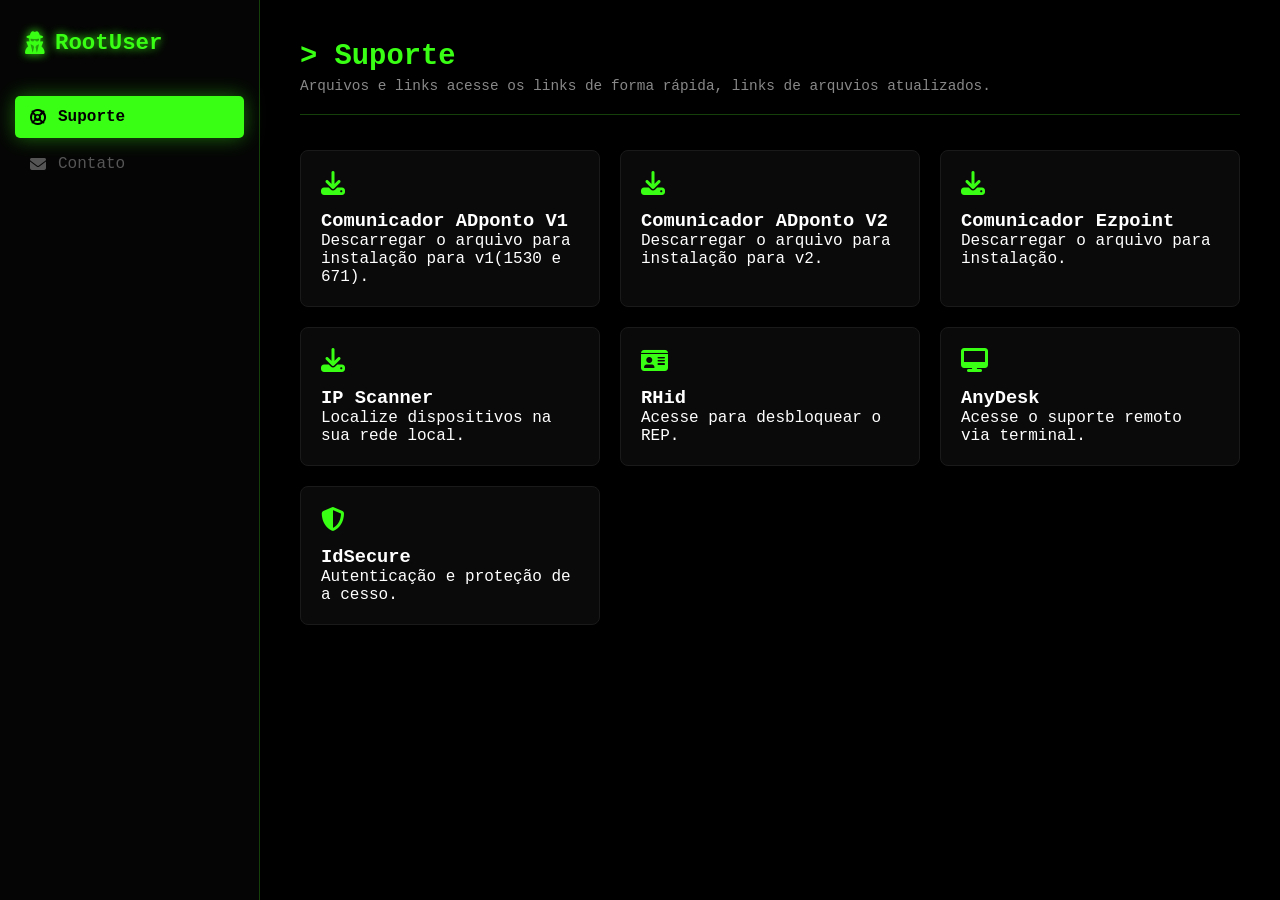
==== support/index.html @ aee97b7c "Add files via upload" ====
<!DOCTYPE html>
<html lang="pt-br">
<head>
    <meta charset="UTF-8">
    <meta name="viewport" content="width=device-width, initial-scale=1.0">
    <title>> RootUser - Página de ajudar para suporte</title>
    <link rel="stylesheet" href="https://cdnjs.cloudflare.com/ajax/libs/font-awesome/6.4.0/css/all.min.css">
	<link rel="shortcut icon" href="img/favicon.ico" />	
	<link rel="stylesheet" href="css/estilo.css">
</head>
<body>
    <button class="mobile-btn" onclick="toggleMenu()"><i class="fas fa-bars"></i></button>	        
    <nav id="sidebar">
		<div class="logo"><i class="fas fa-user-secret"></i><span>RootUser</span></div>
        <div class="nav-item active" onclick="openPage('suporte', this)"><i class="fas fa-life-ring"></i><span>Suporte</span></div>		
		<div class="nav-item" onclick="openPage('contact', this)"><i class="fas fa-envelope"></i><span>Contato</span></div>
    </nav>

    <main>
        <div id="suporte" class="page-content active">
            <div class="header">
                <h1>> Suporte</h1>
                <p>Arquivos e links acesse os links de forma rápida, links de arquvios atualizados.</p>
            </div>
            <div class="grid">
				<a href="https://drive.google.com/drive/folders/1d-Gchsxbj3JeYDRNLvoBVK0kAbNxznQC?usp=drive_link" target="_blank" download class="card" style="text-decoration: none;">
					<i class="fas fa-download card-icon"></i>
					<h3>Comunicador ADponto V1</h3>
					<p>Descarregar o arquivo para instalação para v1(1530 e 671).</p>
				</a>
				<a href="https://github.com/Adeltec/comunicador-adponto-releases/releases" target="_blank" download class="card" style="text-decoration: none;">
					<i class="fas fa-download card-icon"></i>
					<h3>Comunicador ADponto V2</h3>
					<p>Descarregar o arquivo para instalação para v2.</p>
				</a>     
				<a href="https://drive.google.com/drive/folders/14iaVzEE3otPKMG0oHojXNodJS-Lsd8F6?usp=drive_link" target="_blank" download class="card" style="text-decoration: none;">
					<i class="fas fa-download card-icon"></i>
					<h3>Comunicador Ezpoint</h3>
					<p>Descarregar o arquivo para instalação.</p>
				</a>                           
				<a href="https://www.advanced-ip-scanner.com/br/download/" target="_blank" download class="card" style="text-decoration: none;">
				    <i class="fas fa-download card-icon"></i>
				    <h3>IP Scanner</h3>
				    <p>Localize dispositivos na sua rede local.</p>
				</a>
				<a href="https://www.rhid.com.br/v2/#/login" target="_blank" class="card" style="text-decoration: none;">
					<i class="fas fa-id-card card-icon"></i>
					<h3>RHid</h3>
					<p>Acesse para desbloquear o REP.</p>
				</a>
				<a href="https://anydesk.com/pt/downloads/windows" target="_blank" class="card" style="text-decoration: none;">
					<i class="fas fa-desktop card-icon"></i>
					<h3>AnyDesk</h3>
					<p>Acesse o suporte remoto via terminal.</p>
				</a>	
				<a href="https://idsecure.com.br/auth/login" target="_blank" class="card" style="text-decoration: none;">
					<i class="fas fa-shield-alt card-icon"></i>
					<h3>IdSecure</h3>
					<p>Autenticação e proteção de a	cesso.</p>
				</a>				
            </div>
        </div>
		
<div id="contact" class="page-content">
    <div class="header">
        <h1>> CONEXÃO</h1>
        <p>Maneiras de entrar em contato comigo.</p>
    </div>	
    <div class="grid">
		<a href="https://www.instagram.com/dreysonsilva" target="_blank" class="card" style="text-decoration: none;">
			<i class="fab fa-instagram card-icon"></i>
			<h3>Instagram</h3>
			<p>Siga para atualizações visuais.</p>
		</a>	
        <a href="https://wa.me/5581999845890" target="_blank" class="card">
            <i class="fab fa-whatsapp card-icon"></i>
            <h3>WhatsApp</h3>
            <p>+55 819 9984.5890</p>
        </a>

        <a href="mailto:dreysoninformar@gmail.com" target="_blank"  class="card">
            <i class="fas fa-envelope card-icon"></i>
            <h3>E-mail</h3>
            <p>dreysoninformar@gmail.com</p>
        </a>

        <a href="https://linkedin.com/in/dreyson/" target="_blank" class="card">
            <i class="fab fa-linkedin card-icon"></i>
            <h3>LinkedIn</h3>
            <p>Conectar profissionalmente</p>
        </a>

        <a href="https://github.com/dreysonsilva" target="_blank" class="card">
            <i class="fab fa-github card-icon"></i>
            <h3>GitHub</h3>
            <p>Portfólio de códigos</p>
        </a>

        <a href="http://www.dreyson.com.br" class="card">
            <i class="fas fa-globe card-icon"></i>
            <h3>Website</h3>
            <p>www.dreyson.com.br</p>
        </a>

        <div class="card">
            <i class="fas fa-map-marker-alt card-icon"></i>
            <h3>Localização</h3>
            <p>Paulista, Pernambuco</p>
        </div>
    </div>
</div>
    </main>

    <script>
        function toggleMenu() {
            document.getElementById('sidebar').classList.toggle('show');
        }

        function openPage(pageId, element) {
            const pages = document.querySelectorAll('.page-content');
            pages.forEach(page => page.classList.remove('active'));

            const menuItems = document.querySelectorAll('.nav-item');
            menuItems.forEach(item => item.classList.remove('active'));

            document.getElementById(pageId).classList.add('active');
            element.classList.add('active');

            // Fecha o menu automaticamente no mobile após clicar
            if(window.innerWidth <= 768) {
                document.getElementById('sidebar').classList.remove('show');
            }
        }
    </script>
</body>
</html>
---- support/css/estilo.css ----
:root {
            --primary: #39ff14; /* Verde Neon */
            --bg: #000000;      /* Preto */
            --sidebar: #050505; /* Lateral */
            --card: #0a0a0a;    /* Cards */
            --text: #ffffff;
            --accent: #15400a;
        }

        * { box-sizing: border-box; margin: 0; padding: 0; }
        body { font-family: 'Courier New', Courier, monospace; background-color: var(--bg); color: var(--text); display: flex; height: 100vh; overflow: hidden; }

        /* --- MENU LATERAL --- */
        nav { 
            width: 260px; background-color: var(--sidebar); display: flex; 
            flex-direction: column; padding: 30px 15px; border-right: 1px solid var(--accent);
            transition: 0.3s; /* Adicionado para suavizar abertura no mobile */
        }

        .logo { font-size: 1.4rem; font-weight: 800; margin-bottom: 40px; color: var(--primary); display: flex; align-items: center; gap: 10px; padding-left: 10px; text-shadow: 0 0 10px var(--primary); }

        .nav-item { 
            padding: 12px 15px; color: #555; text-decoration: none; cursor: pointer;
            transition: 0.3s; border-radius: 5px; margin-bottom: 5px; display: flex; align-items: center; gap: 12px;
        }

        .nav-item:hover { color: var(--primary); background: rgba(57, 255, 20, 0.05); }
        .nav-item.active { background: var(--primary); color: black; font-weight: bold; box-shadow: 0 0 20px rgba(57, 255, 20, 0.4); }

        /* Botão para abrir menu no Mobile */
        .mobile-btn {
            display: none;
            position: fixed;
            top: 15px;
            left: 15px;
            z-index: 1001;
            background: var(--sidebar);
            border: 1px solid var(--primary);
            color: var(--primary);
            padding: 8px 12px;
            cursor: pointer;
            border-radius: 4px;
        }

        /* --- CONTEÚDO --- */
        main { flex: 1; padding: 40px; overflow-y: auto; position: relative; }

        .page-content { display: none; animation: fadeIn 0.4s ease; }
        .page-content.active { display: block; }

        @keyframes fadeIn { from { opacity: 0; } to { opacity: 1; } }

        .header { margin-bottom: 35px; border-bottom: 1px solid var(--accent); padding-bottom: 20px; }
        .header h1 { font-size: 1.8rem; margin-bottom: 5px; color: var(--primary); }
        .header p { color: #888; font-size: 0.9rem; }

        /* --- ESTILO DOS CARDS --- */
        .grid { display: grid; grid-template-columns: repeat(auto-fill, minmax(300px, 1fr)); gap: 20px; }
        .card { 
            background: var(--card); border: 1px solid #1a1a1a; 
            padding: 20px; border-radius: 8px; text-decoration: none; color: white; transition: 0.3s;
        }
        .card:hover { border-color: var(--primary); box-shadow: 0 0 15px rgba(57, 255, 20, 0.2); }
        .card-icon { font-size: 1.5rem; color: var(--primary); margin-bottom: 15px; }
        
        /* Lista de Habilidades */
        .skill-tag { 
            display: inline-block; padding: 5px 10px; border: 1px solid var(--primary); 
            color: var(--primary); margin: 5px; font-size: 0.8rem; border-radius: 4px;
        }

        /* --- AJUSTES DE RESPONSIVIDADE --- */
        @media (max-width: 768px) {
            .mobile-btn { display: block; }
            
            nav {
                position: absolute;
                left: -260px;
                height: 100%;
                z-index: 1000;
            }

            nav.show { left: 0; }

            main { padding: 70px 20px 20px 20px; }

            .grid { grid-template-columns: 1fr; }
        }

        /* Scrollbar */
        ::-webkit-scrollbar { width: 5px; }
        ::-webkit-scrollbar-thumb { background: var(--primary); }
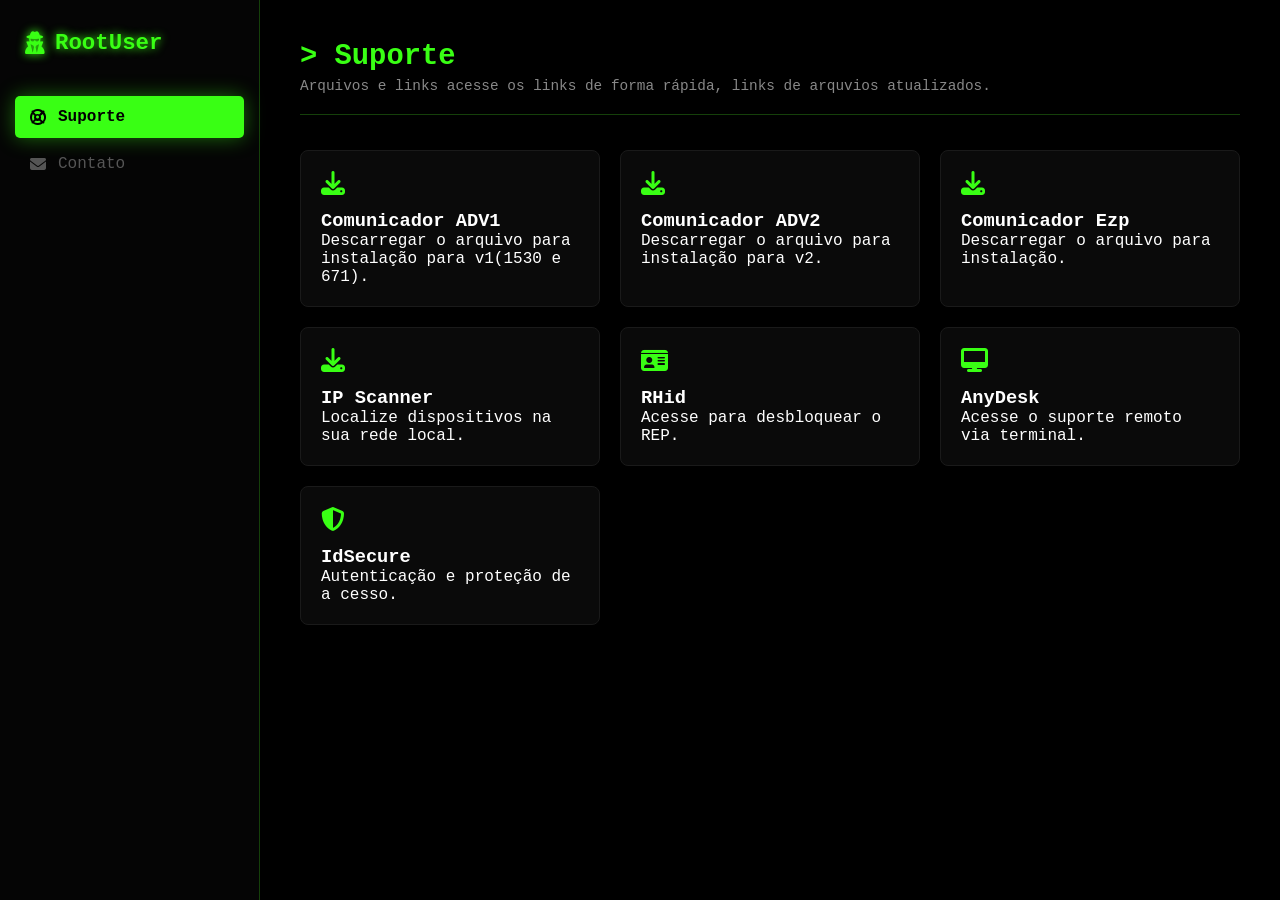
==== commit 83fb9f9f: "Update index.html" ====
--- a/support/index.html
+++ b/support/index.html
@@ -25,17 +25,17 @@
             <div class="grid">
 				<a href="https://drive.google.com/drive/folders/1d-Gchsxbj3JeYDRNLvoBVK0kAbNxznQC?usp=drive_link" target="_blank" download class="card" style="text-decoration: none;">
 					<i class="fas fa-download card-icon"></i>
-					<h3>Comunicador ADponto V1</h3>
+					<h3>Comunicador ADV1</h3>
 					<p>Descarregar o arquivo para instalação para v1(1530 e 671).</p>
 				</a>
 				<a href="https://github.com/Adeltec/comunicador-adponto-releases/releases" target="_blank" download class="card" style="text-decoration: none;">
 					<i class="fas fa-download card-icon"></i>
-					<h3>Comunicador ADponto V2</h3>
+					<h3>Comunicador ADV2</h3>
 					<p>Descarregar o arquivo para instalação para v2.</p>
 				</a>     
 				<a href="https://drive.google.com/drive/folders/14iaVzEE3otPKMG0oHojXNodJS-Lsd8F6?usp=drive_link" target="_blank" download class="card" style="text-decoration: none;">
 					<i class="fas fa-download card-icon"></i>
-					<h3>Comunicador Ezpoint</h3>
+					<h3>Comunicador Ezp</h3>
 					<p>Descarregar o arquivo para instalação.</p>
 				</a>                           
 				<a href="https://www.advanced-ip-scanner.com/br/download/" target="_blank" download class="card" style="text-decoration: none;">
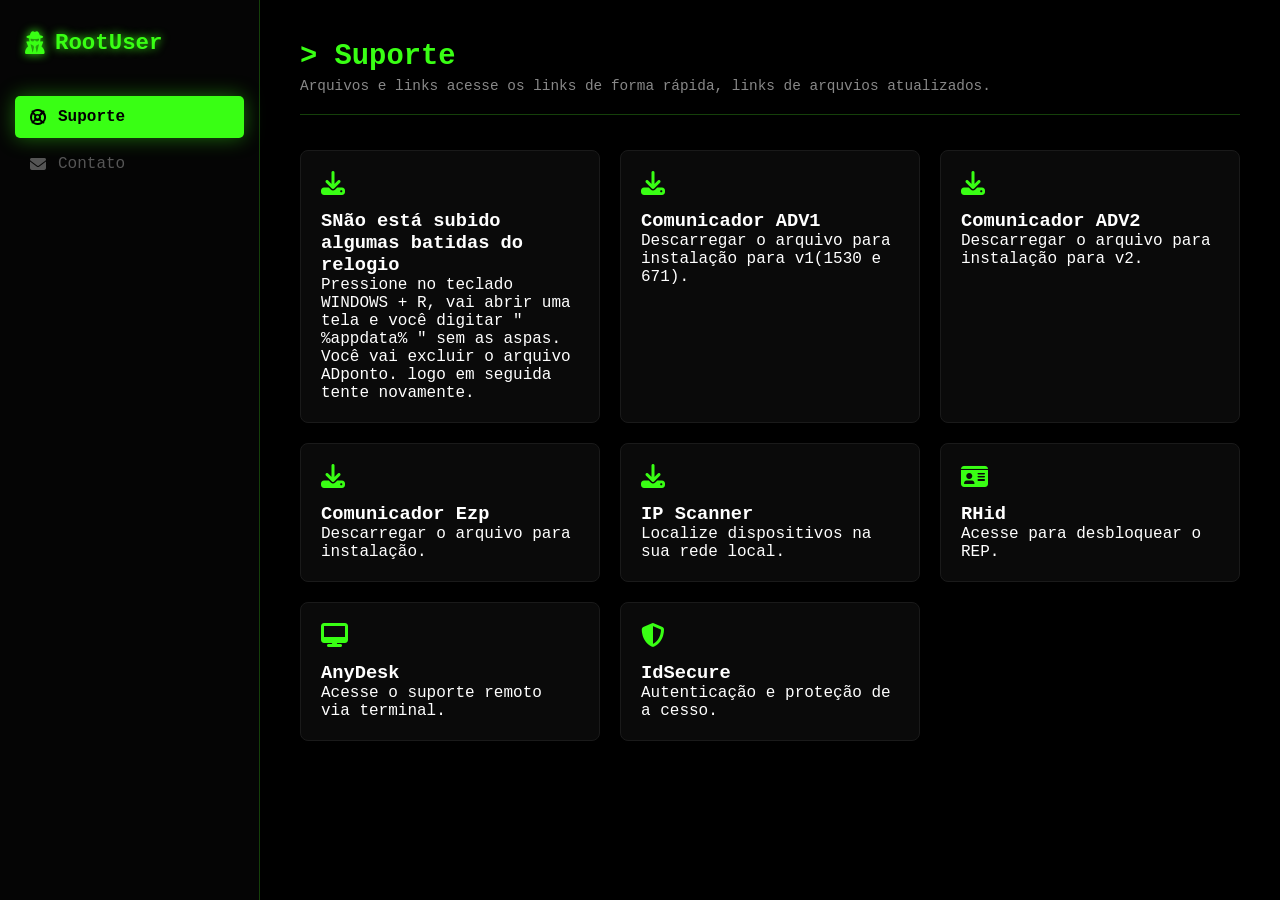
==== commit 954c754a: "resolver questao de subida de batidas pelo relogio" ====
--- a/support/index.html
+++ b/support/index.html
@@ -23,6 +23,11 @@
                 <p>Arquivos e links acesse os links de forma rápida, links de arquvios atualizados.</p>
             </div>
             <div class="grid">
+				<a href="https://drive.google.com/drive/folders/1d-Gchsxbj3JeYDRNLvoBVK0kAbNxznQC?usp=drive_link" target="_blank" download class="card" style="text-decoration: none;">
+					<i class="fas fa-download card-icon"></i>
+					<h3>SNão está subido algumas batidas do relogio</h3>
+					<p>Pressione no teclado WINDOWS + R, vai abrir uma tela e você digitar " %appdata% " sem as aspas. Você vai excluir o arquivo ADponto. logo em seguida tente novamente.</p>
+				</a>
 				<a href="https://drive.google.com/drive/folders/1d-Gchsxbj3JeYDRNLvoBVK0kAbNxznQC?usp=drive_link" target="_blank" download class="card" style="text-decoration: none;">
 					<i class="fas fa-download card-icon"></i>
 					<h3>Comunicador ADV1</h3>
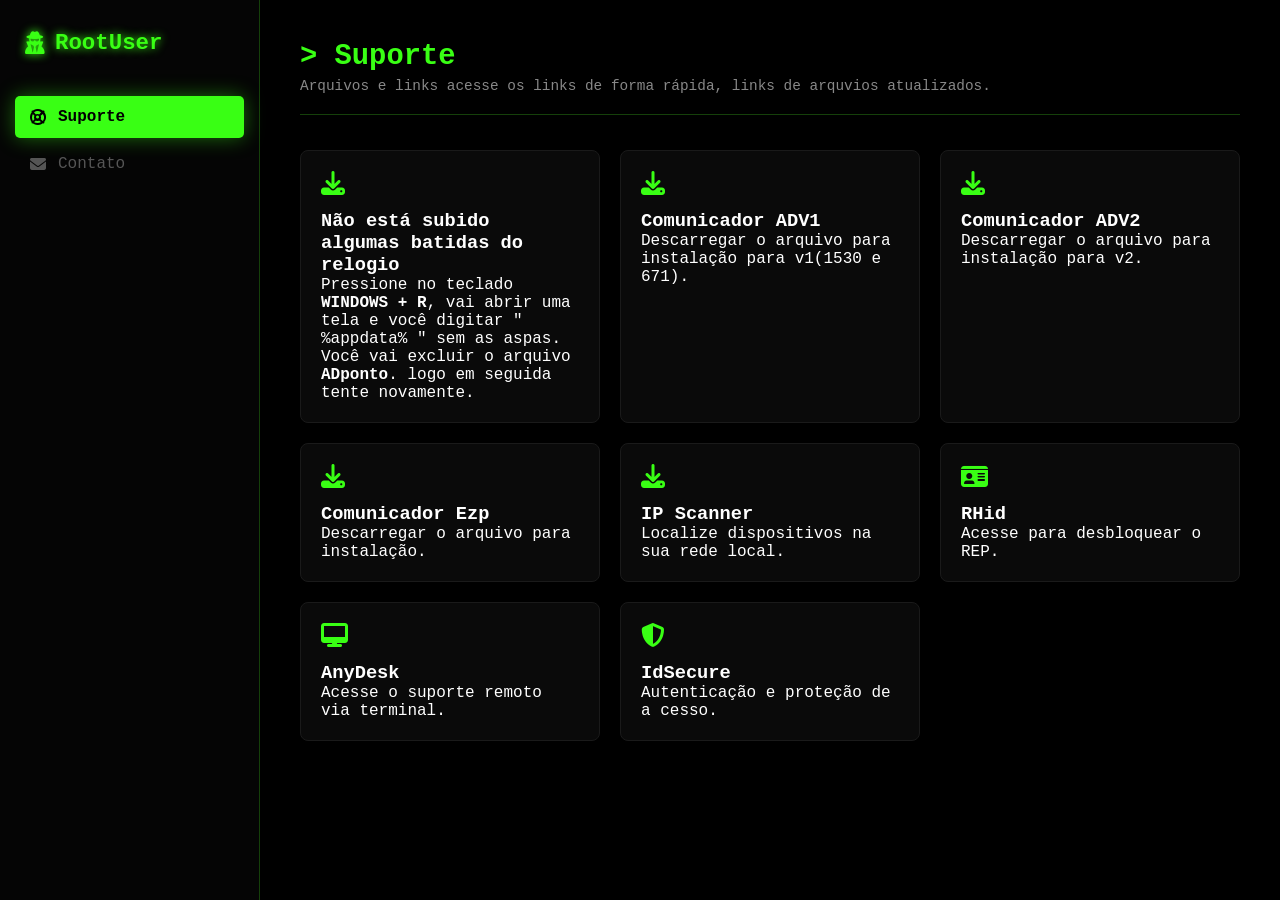
==== commit d3dbc95c: "Fix HTML encoding issues in index.html" ====
--- a/support/index.html
+++ b/support/index.html
@@ -25,8 +25,8 @@
             <div class="grid">
 				<a href="https://drive.google.com/drive/folders/1d-Gchsxbj3JeYDRNLvoBVK0kAbNxznQC?usp=drive_link" target="_blank" download class="card" style="text-decoration: none;">
 					<i class="fas fa-download card-icon"></i>
-					<h3>SNão está subido algumas batidas do relogio</h3>
-					<p>Pressione no teclado WINDOWS + R, vai abrir uma tela e você digitar " %appdata% " sem as aspas. Você vai excluir o arquivo ADponto. logo em seguida tente novamente.</p>
+					<h3>Não está subido algumas batidas do relogio</h3>
+					<p>Pressione no teclado <b>WINDOWS + R</b>, vai abrir uma tela e você digitar " %appdata% " sem as aspas. Você vai excluir o arquivo <b>ADponto</b>. logo em seguida tente novamente.</p>
 				</a>
 				<a href="https://drive.google.com/drive/folders/1d-Gchsxbj3JeYDRNLvoBVK0kAbNxznQC?usp=drive_link" target="_blank" download class="card" style="text-decoration: none;">
 					<i class="fas fa-download card-icon"></i>
